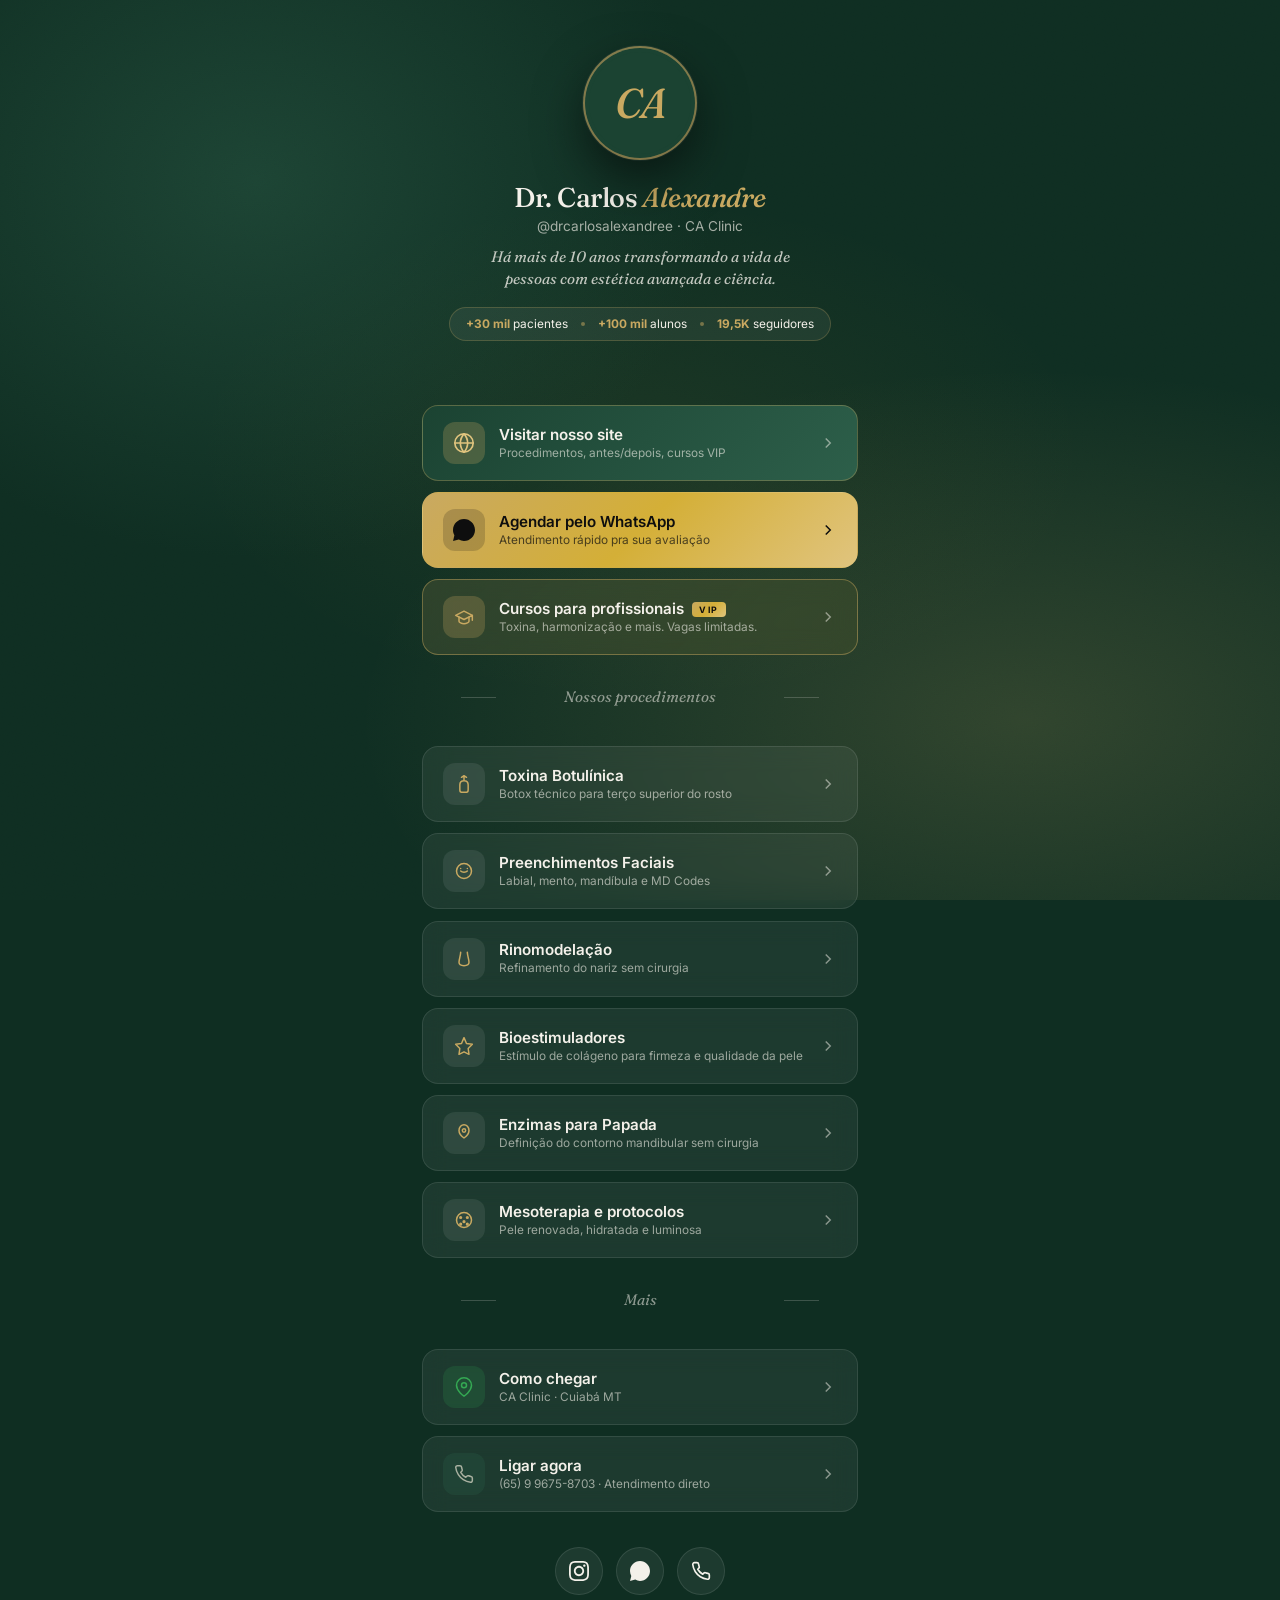
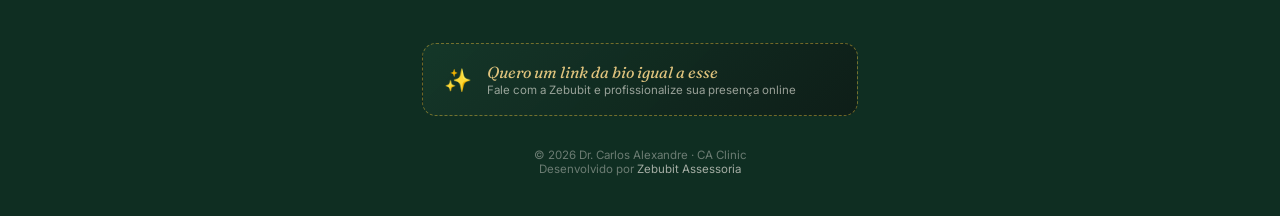
==== bio/index.html @ eb45a4c9 "Adiciona atalho /bio para o link da bio (URL limpa) Co-Authored-By: Claude Opus 4.8 (1M context) <no" ====
<!DOCTYPE html>
<html lang="pt-BR">
<head>
<base href="../">
<meta charset="UTF-8">
<meta name="viewport" content="width=device-width, initial-scale=1.0">
<title>Dr. Carlos Alexandre · CA Clinic · Todos os links</title>
<meta name="description" content="Dr. Carlos Alexandre · CA Clinic em Cuiabá MT. Agende pelo WhatsApp, conheça os Cursos VIP, veja o Instagram, site e mais.">
<meta name="theme-color" content="#0f2e22">
<meta property="og:title" content="Dr. Carlos Alexandre · Todos os links">
<meta property="og:description" content="Estética avançada, ciência e resultado que se vê. Agende sua avaliação.">
<meta property="og:type" content="website">

<link rel="preconnect" href="https://fonts.googleapis.com">
<link rel="preconnect" href="https://fonts.gstatic.com" crossorigin>
<link href="https://fonts.googleapis.com/css2?family=Fraunces:ital,opsz,wght@0,9..144,400;0,9..144,500;0,9..144,600;1,9..144,400;1,9..144,500&family=Inter:wght@300;400;500;600;700&display=swap" rel="stylesheet">

<style>
  :root {
    --forest-d:      #0f2e22;
    --forest:        #1b4332;
    --forest-l:      #2d5f4a;
    --sage:          #7A8471;
    --sage-l:        #a8b0a0;
    --champagne:     #c9a961;
    --champagne-l:   #e0c47e;
    --gold:          #d4af37;
    --cream:         #f4f1ea;
    --cream-soft:    #ecE7da;
    --ink:           #0E0E0E;
    --ink-soft:      #1a1f1c;
    --grad-gold:     linear-gradient(135deg, var(--champagne), var(--gold), var(--champagne-l));
    --grad-brand:    linear-gradient(135deg, var(--forest), var(--forest-l));
    --serif:         "Fraunces", Georgia, serif;
    --sans:          "Inter", -apple-system, BlinkMacSystemFont, sans-serif;
    --ease:          cubic-bezier(0.22, 0.61, 0.36, 1);
  }

  * { margin: 0; padding: 0; box-sizing: border-box; }
  body {
    font-family: var(--sans);
    background: var(--forest-d);
    color: var(--cream);
    min-height: 100vh;
    -webkit-font-smoothing: antialiased;
    overflow-x: hidden;
    position: relative;
  }

  .bg-glow {
    position: fixed;
    inset: 0;
    z-index: 0;
    pointer-events: none;
    background:
      radial-gradient(ellipse 60% 70% at 20% 20%, rgba(45, 95, 74, 0.45) 0%, transparent 60%),
      radial-gradient(ellipse 80% 60% at 80% 80%, rgba(201, 169, 97, 0.18) 0%, transparent 65%),
      radial-gradient(ellipse 50% 40% at 50% 50%, rgba(212, 175, 55, 0.06) 0%, transparent 70%),
      var(--forest-d);
  }
  .bg-grain {
    position: fixed;
    inset: 0;
    z-index: 1;
    pointer-events: none;
    opacity: 0.08;
    mix-blend-mode: overlay;
    background-image: url("data:image/svg+xml;utf8,<svg xmlns='http://www.w3.org/2000/svg' width='200' height='200'><filter id='n'><feTurbulence type='fractalNoise' baseFrequency='0.9' numOctaves='2' stitchTiles='stitch'/></filter><rect width='100%25' height='100%25' filter='url(%23n)' opacity='0.6'/></svg>");
  }

  .container {
    position: relative;
    z-index: 2;
    max-width: 480px;
    margin: 0 auto;
    padding: 3rem 1.4rem 2.5rem;
    min-height: 100vh;
    display: flex;
    flex-direction: column;
  }

  .header {
    text-align: center;
    margin-bottom: 2rem;
    opacity: 0;
    transform: translateY(20px);
    animation: fadeUp 0.8s var(--ease) 0.1s forwards;
  }
  .logo {
    width: 110px; height: 110px;
    margin: 0 auto 1.4rem;
    position: relative;
    border-radius: 50%;
    overflow: hidden;
    background: var(--forest);
    padding: 4px;
    box-shadow:
      0 0 0 2px rgba(201, 169, 97, 0.6),
      0 0 0 3px rgba(255,255,255,0.05),
      0 20px 50px rgba(0, 0, 0, 0.55);
  }
  .logo-mark {
    width: 100%; height: 100%;
    background: var(--forest);
    border-radius: 50%;
    display: grid;
    place-items: center;
    color: var(--champagne);
    font-family: var(--serif);
    font-style: italic;
    font-weight: 500;
    font-size: 2.6rem;
    letter-spacing: -0.04em;
  }
  .logo::before {
    content: "";
    position: absolute;
    inset: -8px;
    border-radius: 50%;
    background: conic-gradient(from 0deg, var(--champagne), var(--gold), var(--sage-l), var(--champagne));
    z-index: -1;
    animation: spin 10s linear infinite;
    opacity: 0.55;
  }
  @keyframes spin { to { transform: rotate(360deg); } }

  .brand-name {
    font-family: var(--serif);
    font-size: 1.7rem;
    font-weight: 500;
    letter-spacing: -0.02em;
    color: var(--cream);
    margin-bottom: 4px;
  }
  .brand-name em {
    font-style: italic;
    color: var(--champagne);
  }
  .brand-handle {
    font-size: 0.85rem;
    color: rgba(244, 241, 234, 0.65);
    margin-bottom: 0.7rem;
  }
  .brand-tagline {
    font-family: var(--serif);
    font-style: italic;
    font-size: 0.95rem;
    color: rgba(244, 241, 234, 0.78);
    max-width: 320px;
    margin: 0 auto;
    line-height: 1.5;
  }

  .stats-row {
    display: inline-flex;
    align-items: center;
    gap: 0.8rem;
    background: rgba(255, 255, 255, 0.06);
    backdrop-filter: blur(10px);
    -webkit-backdrop-filter: blur(10px);
    border: 1px solid rgba(201, 169, 97, 0.25);
    padding: 0.55rem 1rem;
    border-radius: 100px;
    margin: 1rem auto 0;
    font-size: 0.74rem;
    color: var(--cream);
    opacity: 0;
    transform: translateY(20px);
    animation: fadeUp 0.8s var(--ease) 0.25s forwards;
  }
  .stats-row strong {
    color: var(--champagne);
    font-weight: 700;
  }
  .stats-row .sep {
    width: 4px; height: 4px;
    background: rgba(201, 169, 97, 0.5);
    border-radius: 50%;
  }

  .links {
    display: flex;
    flex-direction: column;
    gap: 0.7rem;
    margin-top: 2rem;
  }

  .link {
    display: flex;
    align-items: center;
    gap: 0.9rem;
    padding: 1rem 1.2rem;
    background: rgba(255, 255, 255, 0.06);
    backdrop-filter: blur(12px);
    -webkit-backdrop-filter: blur(12px);
    border: 1px solid rgba(255, 255, 255, 0.1);
    border-radius: 16px;
    color: var(--cream);
    text-decoration: none;
    transition: all 0.35s var(--ease);
    position: relative;
    overflow: hidden;
    opacity: 0;
    transform: translateY(20px);
    animation: fadeUp 0.7s var(--ease) forwards;
  }
  .link:hover {
    transform: translateY(-2px);
    background: rgba(255, 255, 255, 0.1);
    border-color: rgba(201, 169, 97, 0.45);
    box-shadow: 0 10px 30px rgba(0, 0, 0, 0.3);
  }
  .link__icon {
    width: 42px; height: 42px;
    border-radius: 12px;
    display: grid;
    place-items: center;
    flex-shrink: 0;
    background: rgba(255, 255, 255, 0.08);
    color: var(--champagne);
    transition: all 0.3s var(--ease);
  }
  .link:hover .link__icon {
    background: var(--champagne);
    color: var(--ink);
    transform: scale(1.06);
  }
  .link__body { flex: 1; min-width: 0; }
  .link__title {
    font-size: 0.95rem;
    font-weight: 600;
    color: var(--cream);
    line-height: 1.25;
  }
  .link__sub {
    font-size: 0.74rem;
    color: rgba(244, 241, 234, 0.6);
    margin-top: 2px;
    line-height: 1.3;
  }
  .link__arrow {
    flex-shrink: 0;
    color: rgba(244, 241, 234, 0.5);
    transition: all 0.3s var(--ease);
  }
  .link:hover .link__arrow {
    color: var(--champagne-l);
    transform: translateX(4px);
  }

  /* Site primary - gradient verde forest */
  .link--site-primary {
    background: linear-gradient(135deg, var(--forest) 0%, var(--forest-l) 100%);
    border-color: rgba(201, 169, 97, 0.35);
    isolation: isolate;
  }
  .link--site-primary::before {
    content: "";
    position: absolute;
    top: 0; left: -100%;
    width: 50%; height: 100%;
    background: linear-gradient(100deg, transparent 0%, rgba(255,255,255,0) 30%, rgba(201,169,97,0.5) 50%, rgba(255,255,255,0) 70%, transparent 100%);
    transform: skewX(-20deg);
    z-index: 1;
    animation: featuredFlash 4s ease-in-out infinite;
    animation-delay: 1.5s;
    pointer-events: none;
  }
  .link--site-primary .link__icon {
    background: rgba(201, 169, 97, 0.25);
    color: var(--champagne-l);
  }
  .link--site-primary:hover {
    transform: translateY(-3px);
    box-shadow: 0 16px 40px rgba(27, 67, 50, 0.6);
    border-color: var(--champagne);
  }

  /* WhatsApp featured - gold gradient */
  .link--featured {
    background: var(--grad-gold);
    border-color: transparent;
    isolation: isolate;
    color: var(--ink);
  }
  .link--featured::before {
    content: "";
    position: absolute;
    top: 0; left: -100%;
    width: 50%; height: 100%;
    background: linear-gradient(100deg, transparent 0%, rgba(255,255,255,0) 30%, rgba(255,255,255,0.55) 50%, rgba(255,255,255,0) 70%, transparent 100%);
    transform: skewX(-20deg);
    z-index: 1;
    animation: featuredFlash 3.5s ease-in-out infinite;
    pointer-events: none;
  }
  @keyframes featuredFlash {
    0% { left: -100%; }
    50% { left: 130%; }
    100% { left: 130%; }
  }
  .link--featured .link__icon {
    background: rgba(14, 14, 14, 0.18);
    color: var(--ink);
  }
  .link--featured .link__title { color: var(--ink); }
  .link--featured .link__sub { color: rgba(14, 14, 14, 0.7); }
  .link--featured .link__arrow { color: var(--ink); }
  .link--featured:hover {
    transform: translateY(-3px);
    box-shadow: 0 16px 40px rgba(201, 169, 97, 0.5);
  }

  /* Cursos VIP - special highlight */
  .link--cursos {
    background: linear-gradient(135deg, rgba(201, 169, 97, 0.15), rgba(212, 175, 55, 0.08));
    border: 1px solid rgba(201, 169, 97, 0.45);
  }
  .link--cursos .link__icon { background: rgba(201, 169, 97, 0.25); color: var(--champagne); }
  .link--cursos .link__title::after {
    content: "VIP";
    display: inline-block;
    font-family: var(--sans);
    font-size: 0.55rem;
    font-weight: 700;
    letter-spacing: 0.18em;
    background: var(--grad-gold);
    color: var(--ink);
    padding: 2px 7px;
    border-radius: 4px;
    margin-left: 8px;
    vertical-align: middle;
  }

  .link--whatsapp .link__icon { background: rgba(37, 211, 102, 0.18); color: #25D366; }
  .link--whatsapp:hover .link__icon { background: #25D366; color: var(--cream); }
  .link--google .link__icon { background: rgba(255, 255, 255, 0.95); color: var(--ink); }
  .link--instagram .link__icon {
    background: linear-gradient(135deg,#feda75 0%,#fa7e1e 25%,#d62976 50%,#962fbf 75%,#4f5bd5 100%);
    color: var(--cream);
  }
  .link--maps .link__icon { background: rgba(52, 168, 83, 0.18); color: #34A853; }
  .link--maps:hover .link__icon { background: #34A853; color: var(--cream); }
  .link--phone .link__icon { background: rgba(45, 95, 74, 0.3); color: var(--sage-l); }

  .links-section-title {
    font-family: var(--serif);
    font-style: italic;
    font-size: 0.95rem;
    color: rgba(244, 241, 234, 0.55);
    text-align: center;
    margin: 2rem 0 0.5rem;
    position: relative;
    opacity: 0;
    animation: fadeUp 0.6s var(--ease) forwards;
  }
  .links-section-title::before,
  .links-section-title::after {
    content: "";
    position: absolute;
    top: 50%;
    width: 35px;
    height: 1px;
    background: rgba(244, 241, 234, 0.2);
  }
  .links-section-title::before { right: calc(50% + 9rem); }
  .links-section-title::after  { left:  calc(50% + 9rem); }

  .links .link:nth-child(1)  { animation-delay: 0.40s; }
  .links .link:nth-child(2)  { animation-delay: 0.46s; }
  .links .link:nth-child(3)  { animation-delay: 0.52s; }
  .links .link:nth-child(4)  { animation-delay: 0.58s; }
  .links .link:nth-child(5)  { animation-delay: 0.64s; }
  .links .link:nth-child(6)  { animation-delay: 0.70s; }
  .links .link:nth-child(7)  { animation-delay: 0.76s; }
  .links .link:nth-child(8)  { animation-delay: 0.82s; }
  .links-section-title:nth-of-type(1) { animation-delay: 0.85s; }
  .links-section-title:nth-of-type(2) { animation-delay: 1.05s; }

  .socials {
    display: flex;
    justify-content: center;
    gap: 0.8rem;
    margin: 2.2rem 0 1.5rem;
    opacity: 0;
    animation: fadeUp 0.6s var(--ease) 1.2s forwards;
  }
  .social {
    width: 48px; height: 48px;
    border-radius: 50%;
    background: rgba(255, 255, 255, 0.06);
    border: 1px solid rgba(255, 255, 255, 0.1);
    display: grid;
    place-items: center;
    color: var(--cream);
    transition: all 0.3s var(--ease);
  }
  .social:hover {
    transform: translateY(-3px);
    background: rgba(255, 255, 255, 0.12);
    border-color: var(--champagne);
    color: var(--champagne-l);
  }
  .social--insta:hover {
    background: linear-gradient(135deg,#feda75 0%,#fa7e1e 25%,#d62976 50%,#962fbf 75%,#4f5bd5 100%);
    border-color: transparent;
    color: var(--cream);
  }
  .social--whats:hover {
    background: #25D366;
    border-color: #25D366;
    color: var(--cream);
  }
  .social--phone:hover {
    background: var(--champagne);
    border-color: var(--champagne);
    color: var(--ink);
  }

  .footer {
    margin-top: auto;
    padding-top: 1.5rem;
    text-align: center;
    font-size: 0.72rem;
    color: rgba(244, 241, 234, 0.4);
    opacity: 0;
    animation: fadeUp 0.6s var(--ease) 1.4s forwards;
  }
  .footer a {
    color: rgba(244, 241, 234, 0.65);
    text-decoration: none;
    transition: color 0.3s;
  }
  .footer a:hover { color: var(--champagne-l); }

  @keyframes fadeUp { to { opacity: 1; transform: translateY(0); } }

  @media (prefers-reduced-motion: reduce) {
    *, *::before, *::after {
      animation: none !important;
      transition: none !important;
      opacity: 1 !important;
      transform: none !important;
    }
  }

  @media (max-width: 380px) {
    .container { padding: 2rem 1rem; }
    .logo { width: 90px; height: 90px; }
    .logo-mark { font-size: 2.2rem; }
    .brand-name { font-size: 1.5rem; }
  }

  /* CTA Zebubit - quero uma bio assim */
  .bio-cta {
    margin: 1.5rem 0 0.5rem;
    padding: 1.1rem 1.3rem;
    border-radius: 14px;
    background: linear-gradient(135deg, rgba(27, 67, 50, 0.45) 0%, rgba(14, 14, 14, 0.5) 100%);
    border: 1px dashed rgba(212, 175, 55, 0.5);
    display: flex;
    align-items: center;
    gap: 0.9rem;
    text-decoration: none;
    color: var(--cream);
    transition: all 0.3s var(--ease);
  }
  .bio-cta:hover {
    border-color: var(--gold);
    background: linear-gradient(135deg, rgba(27, 67, 50, 0.6) 0%, rgba(14, 14, 14, 0.6) 100%);
    transform: translateY(-2px);
  }
  .bio-cta__icon { font-size: 1.4rem; flex-shrink: 0; }
  .bio-cta__title { font-family: var(--serif); font-style: italic; font-size: 1rem; color: var(--champagne-l); }
  .bio-cta__sub { font-size: 0.72rem; color: rgba(244, 241, 234, 0.6); margin-top: 1px; }
</style>
</head>
<body>

<div class="bg-glow" aria-hidden="true"></div>
<div class="bg-grain" aria-hidden="true"></div>

<main class="container">

  <header class="header">
    <div class="logo">
      <div class="logo-mark">CA</div>
    </div>
    <h1 class="brand-name">Dr. Carlos <em>Alexandre</em></h1>
    <div class="brand-handle">@drcarlosalexandree · CA Clinic</div>
    <p class="brand-tagline">Há mais de 10 anos transformando a vida de pessoas com estética avançada e ciência.</p>

    <div class="stats-row">
      <span><strong>+30 mil</strong> pacientes</span>
      <span class="sep"></span>
      <span><strong>+100 mil</strong> alunos</span>
      <span class="sep"></span>
      <span><strong>19,5K</strong> seguidores</span>
    </div>
  </header>

  <nav class="links" aria-label="Links principais">

    <a class="link link--site-primary" href="index.html">
      <div class="link__icon">
        <svg width="22" height="22" viewBox="0 0 24 24" fill="none" stroke="currentColor" stroke-width="1.8" stroke-linecap="round" stroke-linejoin="round"><circle cx="12" cy="12" r="10"/><line x1="2" y1="12" x2="22" y2="12"/><path d="M12 2a15.3 15.3 0 0 1 4 10 15.3 15.3 0 0 1-4 10 15.3 15.3 0 0 1-4-10 15.3 15.3 0 0 1 4-10z"/></svg>
      </div>
      <div class="link__body">
        <div class="link__title">Visitar nosso site</div>
        <div class="link__sub">Procedimentos, antes/depois, cursos VIP</div>
      </div>
      <svg class="link__arrow" width="18" height="18" viewBox="0 0 24 24" fill="none" stroke="currentColor" stroke-width="2"><path d="M9 6l6 6-6 6"/></svg>
    </a>

    <a class="link link--featured" href="https://wa.me/5565996758703?text=Ol%C3%A1%20Dr.%20Carlos!%20Vim%20pelo%20link%20da%20bio%20e%20gostaria%20de%20agendar%20uma%20avalia%C3%A7%C3%A3o." target="_blank" rel="noopener">
      <div class="link__icon">
        <svg width="22" height="22" viewBox="0 0 24 24" fill="currentColor"><path d="M17.472 14.382c-.297-.149-1.758-.867-2.03-.967-.273-.099-.471-.148-.67.15-.197.297-.767.966-.94 1.164-.173.199-.347.223-.644.075-.297-.15-1.255-.463-2.39-1.475-.883-.788-1.48-1.761-1.653-2.059-.173-.297-.018-.458.13-.606.134-.133.298-.347.446-.52.149-.174.198-.298.298-.497.099-.198.05-.371-.025-.52-.075-.149-.669-1.612-.916-2.207-.242-.579-.487-.5-.669-.51-.173-.008-.371-.01-.57-.01-.198 0-.52.074-.792.372-.272.297-1.04 1.016-1.04 2.479 0 1.462 1.065 2.875 1.213 3.074.149.198 2.096 3.2 5.077 4.487.709.306 1.262.489 1.694.625.712.227 1.36.195 1.871.118.571-.085 1.758-.719 2.006-1.413.248-.694.248-1.289.173-1.413-.074-.124-.272-.198-.57-.347M12 0C5.373 0 0 5.373 0 12c0 2.122.555 4.115 1.524 5.85L.06 23.94l6.235-1.636A11.94 11.94 0 0 0 12 24c6.627 0 12-5.373 12-12S18.627 0 12 0z"/></svg>
      </div>
      <div class="link__body">
        <div class="link__title">Agendar pelo WhatsApp</div>
        <div class="link__sub">Atendimento rápido pra sua avaliação</div>
      </div>
      <svg class="link__arrow" width="18" height="18" viewBox="0 0 24 24" fill="none" stroke="currentColor" stroke-width="2"><path d="M9 6l6 6-6 6"/></svg>
    </a>

    <a class="link link--cursos" href="https://wa.me/5565996758703?text=Ol%C3%A1%20Dr.%20Carlos!%20Tenho%20interesse%20nos%20Cursos%20VIP." target="_blank" rel="noopener">
      <div class="link__icon">
        <svg width="20" height="20" viewBox="0 0 24 24" fill="none" stroke="currentColor" stroke-width="1.8" stroke-linecap="round" stroke-linejoin="round"><path d="M22 10v6M2 10l10-5 10 5-10 5z"/><path d="M6 12v5c0 1.5 3 3 6 3s6-1.5 6-3v-5"/></svg>
      </div>
      <div class="link__body">
        <div class="link__title">Cursos para profissionais</div>
        <div class="link__sub">Toxina, harmonização e mais. Vagas limitadas.</div>
      </div>
      <svg class="link__arrow" width="18" height="18" viewBox="0 0 24 24" fill="none" stroke="currentColor" stroke-width="2"><path d="M9 6l6 6-6 6"/></svg>
    </a>

  </nav>

  <div class="links-section-title">Nossos procedimentos</div>

  <nav class="links" aria-label="Procedimentos">

    <a class="link" href="https://wa.me/5565996758703?text=Ol%C3%A1%20Dr.%20Carlos!%20Vim%20pelo%20link%20da%20bio%20e%20gostaria%20de%20saber%20mais%20sobre%20Toxina%20Botul%C3%ADnica." target="_blank" rel="noopener">
      <div class="link__icon">
        <svg width="20" height="20" viewBox="0 0 24 24" fill="none" stroke="currentColor" stroke-width="1.8" stroke-linecap="round" stroke-linejoin="round"><path d="M12 2v6M9 4l3-2 3 2M12 8c-3 0-5 2-5 5v6c0 2 1 3 2 3h6c1 0 2-1 2-3v-6c0-3-2-5-5-5z"/></svg>
      </div>
      <div class="link__body">
        <div class="link__title">Toxina Botulínica</div>
        <div class="link__sub">Botox técnico para terço superior do rosto</div>
      </div>
      <svg class="link__arrow" width="18" height="18" viewBox="0 0 24 24" fill="none" stroke="currentColor" stroke-width="2"><path d="M9 6l6 6-6 6"/></svg>
    </a>

    <a class="link" href="https://wa.me/5565996758703?text=Ol%C3%A1%20Dr.%20Carlos!%20Vim%20pelo%20link%20da%20bio%20e%20gostaria%20de%20saber%20mais%20sobre%20Preenchimentos%20Faciais." target="_blank" rel="noopener">
      <div class="link__icon">
        <svg width="20" height="20" viewBox="0 0 24 24" fill="none" stroke="currentColor" stroke-width="1.8" stroke-linecap="round" stroke-linejoin="round"><circle cx="12" cy="12" r="9"/><path d="M8 12c2 2 6 2 8 0M8 9h0.01M16 9h0.01"/></svg>
      </div>
      <div class="link__body">
        <div class="link__title">Preenchimentos Faciais</div>
        <div class="link__sub">Labial, mento, mandíbula e MD Codes</div>
      </div>
      <svg class="link__arrow" width="18" height="18" viewBox="0 0 24 24" fill="none" stroke="currentColor" stroke-width="2"><path d="M9 6l6 6-6 6"/></svg>
    </a>

    <a class="link" href="https://wa.me/5565996758703?text=Ol%C3%A1%20Dr.%20Carlos!%20Vim%20pelo%20link%20da%20bio%20e%20gostaria%20de%20saber%20mais%20sobre%20Rinomodela%C3%A7%C3%A3o." target="_blank" rel="noopener">
      <div class="link__icon">
        <svg width="20" height="20" viewBox="0 0 24 24" fill="none" stroke="currentColor" stroke-width="1.8" stroke-linecap="round" stroke-linejoin="round"><path d="M8 4c0 4-2 8-2 12s4 4 6 4 6 0 6-4-2-8-2-12"/></svg>
      </div>
      <div class="link__body">
        <div class="link__title">Rinomodelação</div>
        <div class="link__sub">Refinamento do nariz sem cirurgia</div>
      </div>
      <svg class="link__arrow" width="18" height="18" viewBox="0 0 24 24" fill="none" stroke="currentColor" stroke-width="2"><path d="M9 6l6 6-6 6"/></svg>
    </a>

    <a class="link" href="https://wa.me/5565996758703?text=Ol%C3%A1%20Dr.%20Carlos!%20Vim%20pelo%20link%20da%20bio%20e%20gostaria%20de%20saber%20mais%20sobre%20Bioestimuladores%20de%20Col%C3%A1geno." target="_blank" rel="noopener">
      <div class="link__icon">
        <svg width="20" height="20" viewBox="0 0 24 24" fill="none" stroke="currentColor" stroke-width="1.8" stroke-linecap="round" stroke-linejoin="round"><path d="M12 2l3 7 7 1-5 5 1 7-6-3-6 3 1-7-5-5 7-1z"/></svg>
      </div>
      <div class="link__body">
        <div class="link__title">Bioestimuladores</div>
        <div class="link__sub">Estímulo de colágeno para firmeza e qualidade da pele</div>
      </div>
      <svg class="link__arrow" width="18" height="18" viewBox="0 0 24 24" fill="none" stroke="currentColor" stroke-width="2"><path d="M9 6l6 6-6 6"/></svg>
    </a>

    <a class="link" href="https://wa.me/5565996758703?text=Ol%C3%A1%20Dr.%20Carlos!%20Vim%20pelo%20link%20da%20bio%20e%20gostaria%20de%20saber%20mais%20sobre%20Enzimas%20para%20Papada." target="_blank" rel="noopener">
      <div class="link__icon">
        <svg width="20" height="20" viewBox="0 0 24 24" fill="none" stroke="currentColor" stroke-width="1.8" stroke-linecap="round" stroke-linejoin="round"><path d="M6 9c0-4 3-7 6-7s6 3 6 7-3 7-6 9c-3-2-6-5-6-9z"/><circle cx="12" cy="9" r="2"/></svg>
      </div>
      <div class="link__body">
        <div class="link__title">Enzimas para Papada</div>
        <div class="link__sub">Definição do contorno mandibular sem cirurgia</div>
      </div>
      <svg class="link__arrow" width="18" height="18" viewBox="0 0 24 24" fill="none" stroke="currentColor" stroke-width="2"><path d="M9 6l6 6-6 6"/></svg>
    </a>

    <a class="link" href="https://wa.me/5565996758703?text=Ol%C3%A1%20Dr.%20Carlos!%20Vim%20pelo%20link%20da%20bio%20e%20gostaria%20de%20saber%20mais%20sobre%20Mesoterapia." target="_blank" rel="noopener">
      <div class="link__icon">
        <svg width="20" height="20" viewBox="0 0 24 24" fill="none" stroke="currentColor" stroke-width="1.8" stroke-linecap="round" stroke-linejoin="round"><circle cx="12" cy="12" r="9"/><circle cx="8" cy="9" r="1"/><circle cx="16" cy="9" r="1"/><circle cx="12" cy="14" r="1"/><circle cx="8" cy="17" r="1"/><circle cx="16" cy="17" r="1"/></svg>
      </div>
      <div class="link__body">
        <div class="link__title">Mesoterapia e protocolos</div>
        <div class="link__sub">Pele renovada, hidratada e luminosa</div>
      </div>
      <svg class="link__arrow" width="18" height="18" viewBox="0 0 24 24" fill="none" stroke="currentColor" stroke-width="2"><path d="M9 6l6 6-6 6"/></svg>
    </a>

  </nav>

  <div class="links-section-title">Mais</div>

  <nav class="links" aria-label="Mais links">

    <a class="link link--maps" href="https://www.google.com/maps/search/?api=1&query=CA+Clinic+Dr+Carlos+Alexandre+Cuiab%C3%A1" target="_blank" rel="noopener">
      <div class="link__icon">
        <svg width="20" height="20" viewBox="0 0 24 24" fill="none" stroke="currentColor" stroke-width="1.8" stroke-linecap="round" stroke-linejoin="round"><path d="M21 10c0 7-9 13-9 13s-9-6-9-13a9 9 0 0 1 18 0z"/><circle cx="12" cy="10" r="3"/></svg>
      </div>
      <div class="link__body">
        <div class="link__title">Como chegar</div>
        <div class="link__sub">CA Clinic · Cuiabá MT</div>
      </div>
      <svg class="link__arrow" width="18" height="18" viewBox="0 0 24 24" fill="none" stroke="currentColor" stroke-width="2"><path d="M9 6l6 6-6 6"/></svg>
    </a>

    <a class="link link--phone" href="tel:+5565996758703">
      <div class="link__icon">
        <svg width="20" height="20" viewBox="0 0 24 24" fill="none" stroke="currentColor" stroke-width="1.8" stroke-linecap="round" stroke-linejoin="round"><path d="M22 16.92v3a2 2 0 0 1-2.18 2 19.79 19.79 0 0 1-8.63-3.07 19.5 19.5 0 0 1-6-6 19.79 19.79 0 0 1-3.07-8.67A2 2 0 0 1 4.11 2h3a2 2 0 0 1 2 1.72 12.84 12.84 0 0 0 .7 2.81 2 2 0 0 1-.45 2.11L8.09 9.91a16 16 0 0 0 6 6l1.27-1.27a2 2 0 0 1 2.11-.45 12.84 12.84 0 0 0 2.81.7A2 2 0 0 1 22 16.92z"/></svg>
      </div>
      <div class="link__body">
        <div class="link__title">Ligar agora</div>
        <div class="link__sub">(65) 9 9675-8703 · Atendimento direto</div>
      </div>
      <svg class="link__arrow" width="18" height="18" viewBox="0 0 24 24" fill="none" stroke="currentColor" stroke-width="2"><path d="M9 6l6 6-6 6"/></svg>
    </a>

  </nav>

  <div class="socials" aria-label="Redes sociais">
    <a class="social social--insta" href="https://instagram.com/drcarlosalexandree" target="_blank" rel="noopener" aria-label="Instagram">
      <svg width="20" height="20" viewBox="0 0 24 24" fill="currentColor"><path d="M12 2.163c3.204 0 3.584.012 4.85.07 3.252.148 4.771 1.691 4.919 4.919.058 1.265.069 1.645.069 4.849 0 3.205-.012 3.584-.069 4.849-.149 3.225-1.664 4.771-4.919 4.919-1.266.058-1.644.07-4.85.07-3.204 0-3.584-.012-4.849-.07-3.26-.149-4.771-1.699-4.919-4.92-.058-1.265-.07-1.644-.07-4.849 0-3.204.013-3.583.07-4.849.149-3.227 1.664-4.771 4.919-4.919 1.266-.057 1.645-.069 4.849-.069zm0-2.163c-3.259 0-3.667.014-4.947.072-4.358.2-6.78 2.618-6.98 6.98-.059 1.281-.073 1.689-.073 4.948 0 3.259.014 3.668.072 4.948.2 4.358 2.618 6.78 6.98 6.98 1.281.058 1.689.072 4.948.072 3.259 0 3.668-.014 4.948-.072 4.354-.2 6.782-2.618 6.979-6.98.059-1.28.073-1.689.073-4.948 0-3.259-.014-3.667-.072-4.947-.196-4.354-2.617-6.78-6.979-6.98-1.281-.059-1.69-.073-4.949-.073zm0 5.838c-3.403 0-6.162 2.759-6.162 6.162s2.759 6.163 6.162 6.163 6.162-2.759 6.162-6.163c0-3.403-2.759-6.162-6.162-6.162zm0 10.162c-2.209 0-4-1.79-4-4 0-2.209 1.791-4 4-4s4 1.791 4 4c0 2.21-1.791 4-4 4zm6.406-11.845c-.796 0-1.441.645-1.441 1.44s.645 1.44 1.441 1.44c.795 0 1.439-.645 1.439-1.44s-.644-1.44-1.439-1.44z"/></svg>
    </a>
    <a class="social social--whats" href="https://wa.me/5565996758703" target="_blank" rel="noopener" aria-label="WhatsApp">
      <svg width="20" height="20" viewBox="0 0 24 24" fill="currentColor"><path d="M17.472 14.382c-.297-.149-1.758-.867-2.03-.967-.273-.099-.471-.148-.67.15-.197.297-.767.966-.94 1.164-.173.199-.347.223-.644.075-.297-.15-1.255-.463-2.39-1.475-.883-.788-1.48-1.761-1.653-2.059-.173-.297-.018-.458.13-.606.134-.133.298-.347.446-.52.149-.174.198-.298.298-.497.099-.198.05-.371-.025-.52-.075-.149-.669-1.612-.916-2.207-.242-.579-.487-.5-.669-.51-.173-.008-.371-.01-.57-.01-.198 0-.52.074-.792.372-.272.297-1.04 1.016-1.04 2.479 0 1.462 1.065 2.875 1.213 3.074.149.198 2.096 3.2 5.077 4.487.709.306 1.262.489 1.694.625.712.227 1.36.195 1.871.118.571-.085 1.758-.719 2.006-1.413.248-.694.248-1.289.173-1.413-.074-.124-.272-.198-.57-.347M12 0C5.373 0 0 5.373 0 12c0 2.122.555 4.115 1.524 5.85L.06 23.94l6.235-1.636A11.94 11.94 0 0 0 12 24c6.627 0 12-5.373 12-12S18.627 0 12 0z"/></svg>
    </a>
    <a class="social social--phone" href="tel:+5565996758703" aria-label="Telefone">
      <svg width="20" height="20" viewBox="0 0 24 24" fill="none" stroke="currentColor" stroke-width="2" stroke-linecap="round" stroke-linejoin="round"><path d="M22 16.92v3a2 2 0 0 1-2.18 2 19.79 19.79 0 0 1-8.63-3.07 19.5 19.5 0 0 1-6-6 19.79 19.79 0 0 1-3.07-8.67A2 2 0 0 1 4.11 2h3a2 2 0 0 1 2 1.72 12.84 12.84 0 0 0 .7 2.81 2 2 0 0 1-.45 2.11L8.09 9.91a16 16 0 0 0 6 6l1.27-1.27a2 2 0 0 1 2.11-.45 12.84 12.84 0 0 0 2.81.7A2 2 0 0 1 22 16.92z"/></svg>
    </a>
  </div>

  <a class="bio-cta" href="https://wa.me/5534993421500?text=Ol%C3%A1%2C%20Dione!%20Quero%20um%20link%20da%20bio%20igual%20a%20esse." target="_blank" rel="noopener">
    <span class="bio-cta__icon">✨</span>
    <div class="link__body">
      <div class="bio-cta__title">Quero um link da bio igual a esse</div>
      <div class="bio-cta__sub">Fale com a Zebubit e profissionalize sua presença online</div>
    </div>
  </a>

  <footer class="footer">
    © 2026 Dr. Carlos Alexandre · CA Clinic<br>
    Desenvolvido por <a href="https://zebubit.com.br" target="_blank" rel="noopener">Zebubit Assessoria</a>
  </footer>

</main>

</body>
</html>
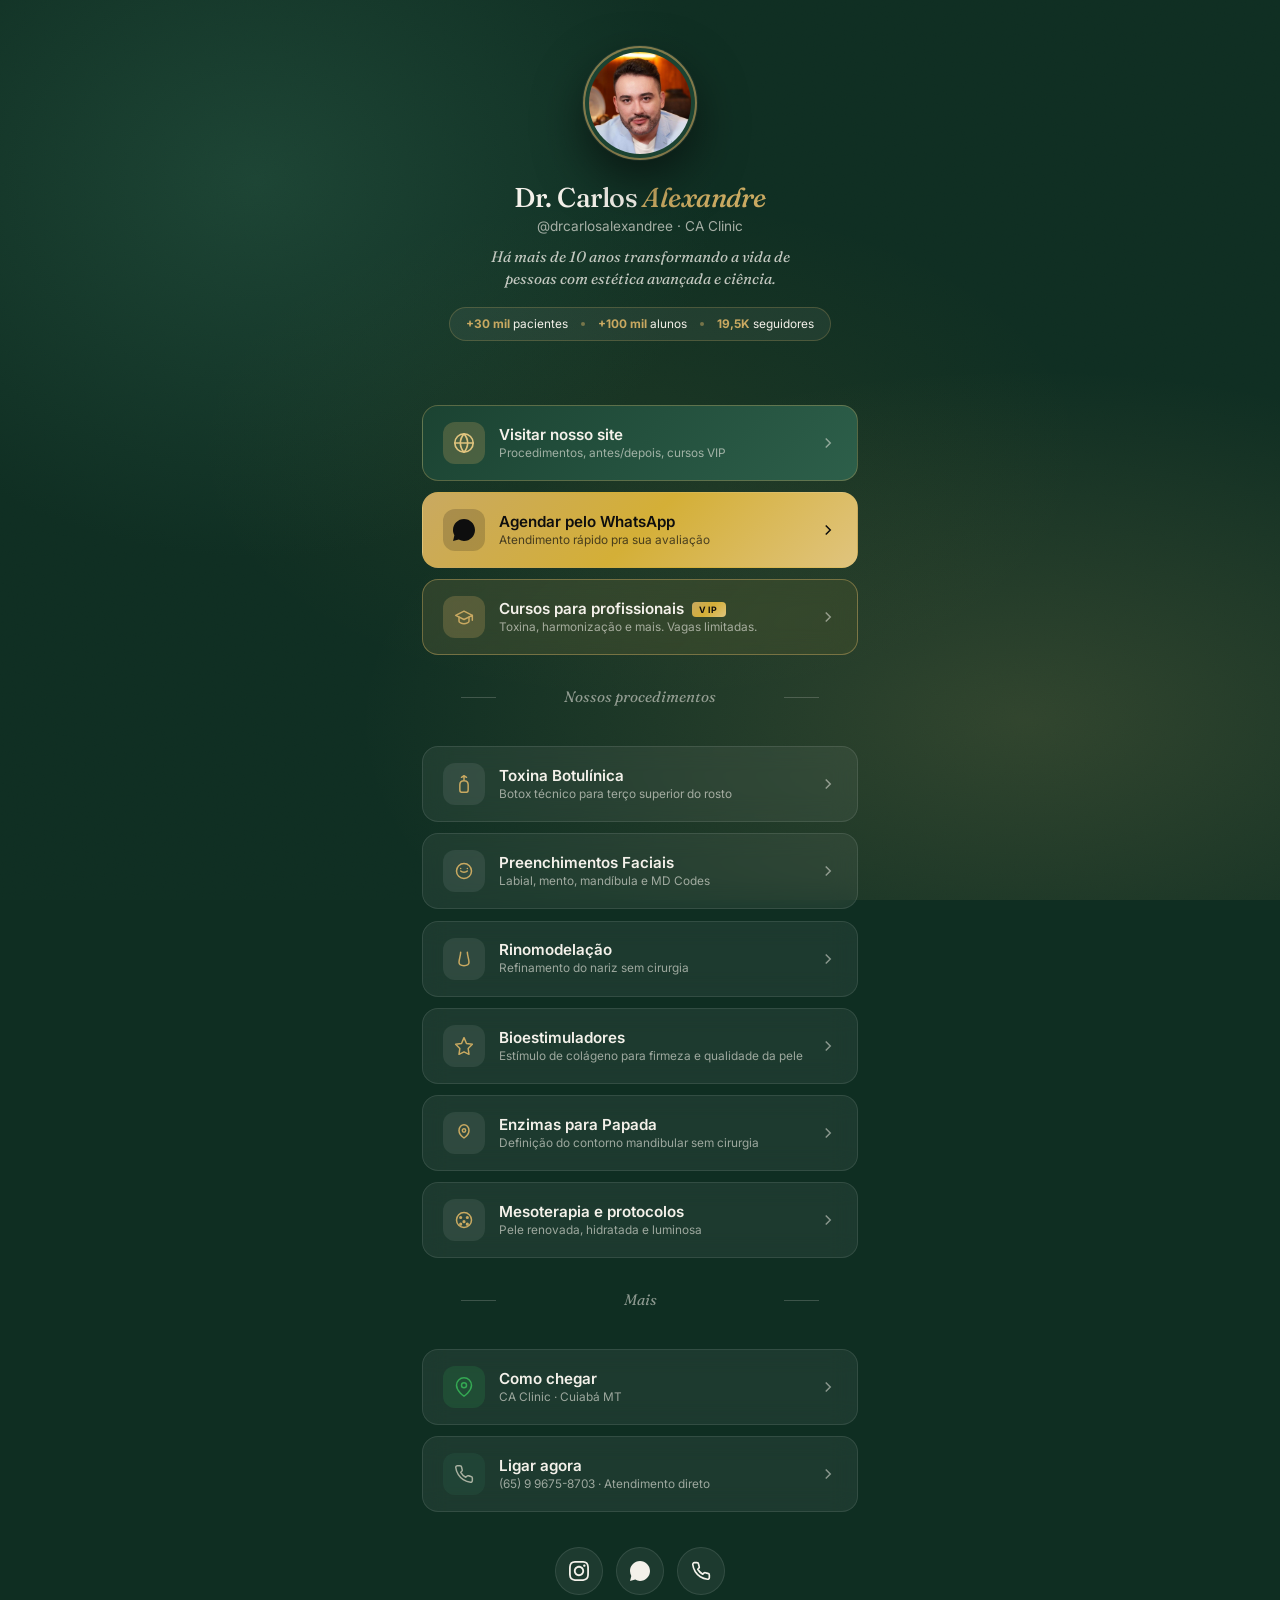
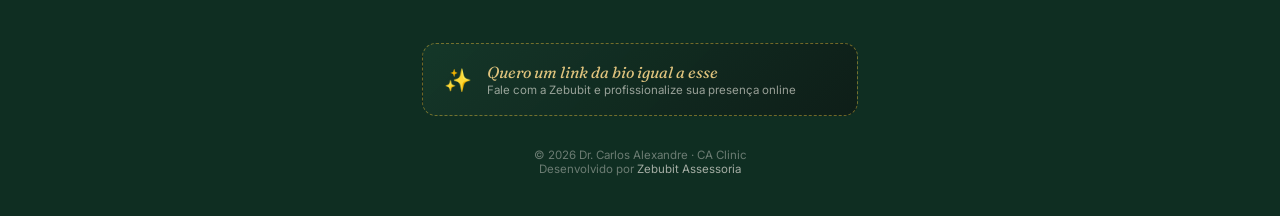
==== commit 7cb09cd3: "bio: foto real do Dr. Carlos no avatar + footer aponta pra zebubit.com.br/projetos.html" ====
--- a/bio/index.html
+++ b/bio/index.html
@@ -484,7 +484,7 @@
 
   <header class="header">
     <div class="logo">
-      <div class="logo-mark">CA</div>
+      <div class="logo-mark"><img src="carlos-foto.jpg" alt="Dr. Carlos Alexandre" style="width:100%;height:100%;object-fit:cover;border-radius:50%;display:block"></div>
     </div>
     <h1 class="brand-name">Dr. Carlos <em>Alexandre</em></h1>
     <div class="brand-handle">@drcarlosalexandree · CA Clinic</div>
@@ -658,7 +658,7 @@
 
   <footer class="footer">
     © 2026 Dr. Carlos Alexandre · CA Clinic<br>
-    Desenvolvido por <a href="https://zebubit.com.br" target="_blank" rel="noopener">Zebubit Assessoria</a>
+    Desenvolvido por <a href="https://zebubit.com.br/projetos.html" target="_blank" rel="noopener">Zebubit Assessoria</a>
   </footer>
 
 </main>
